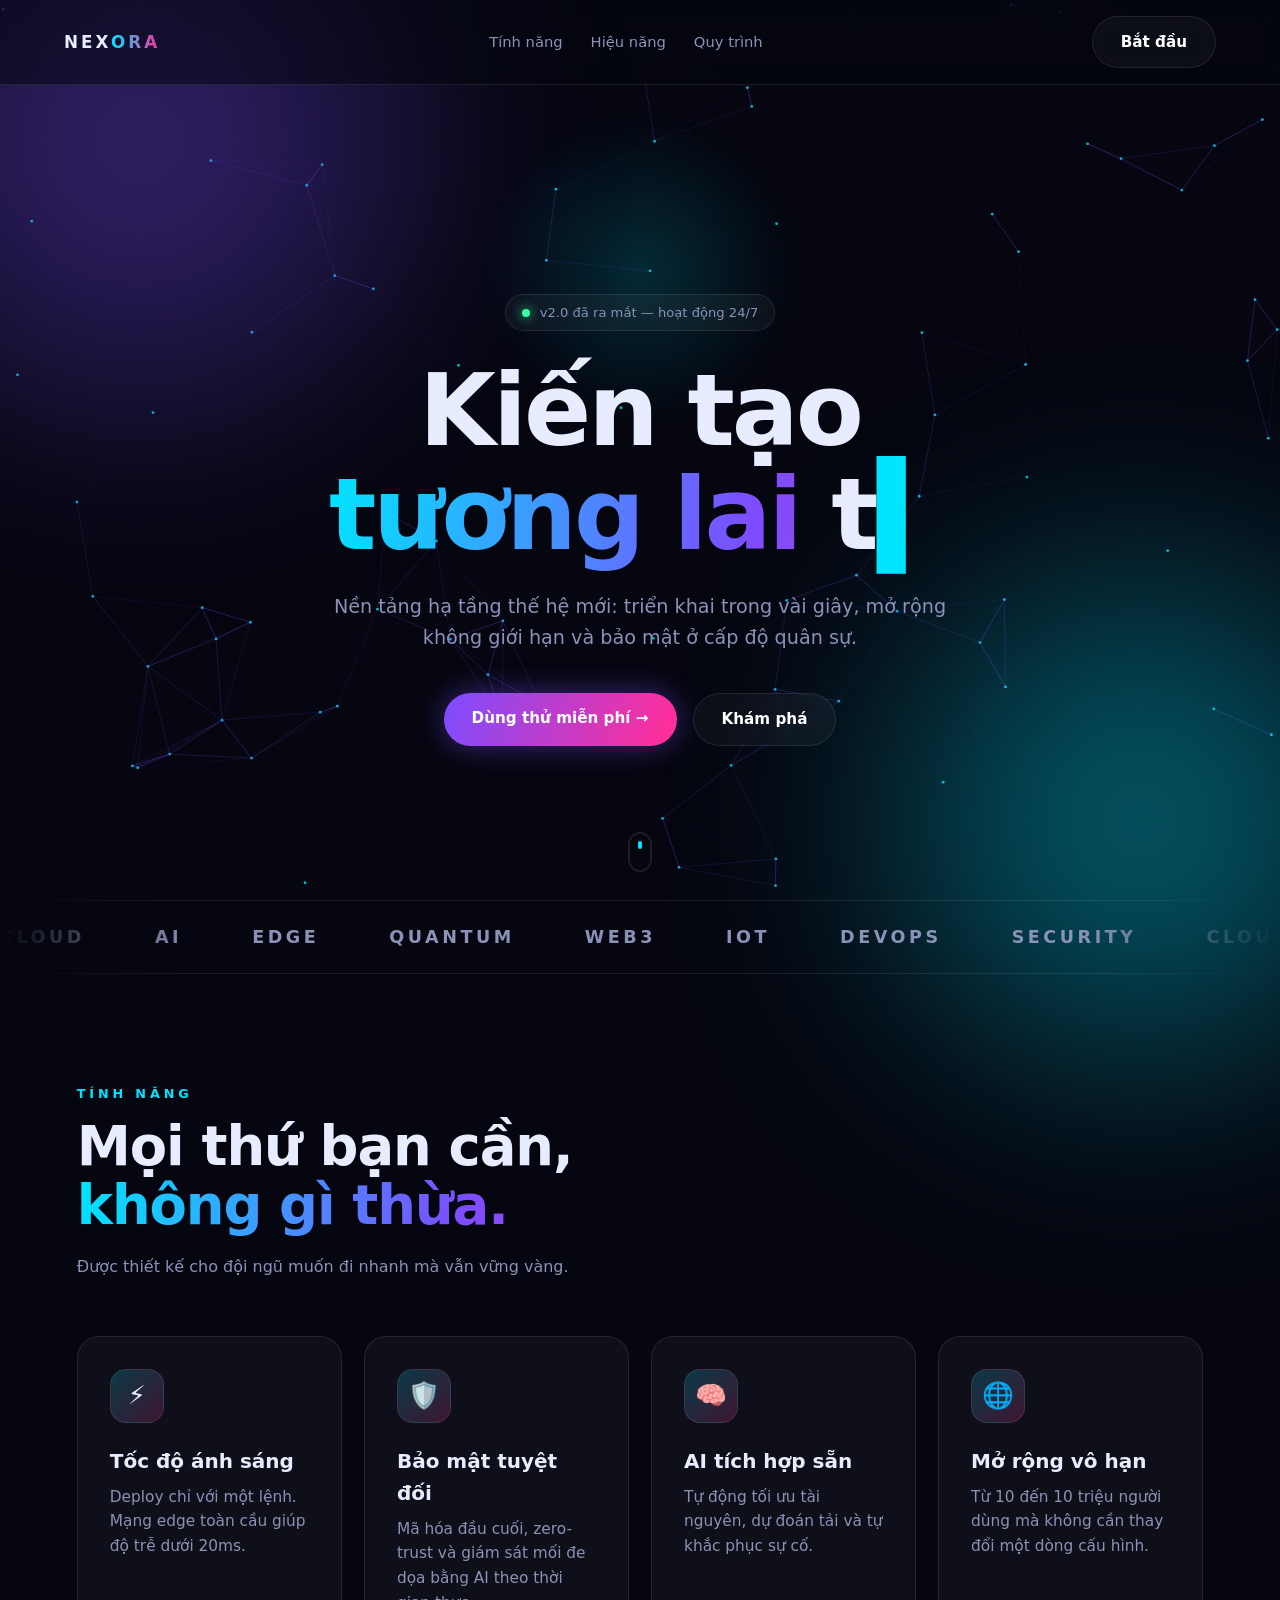
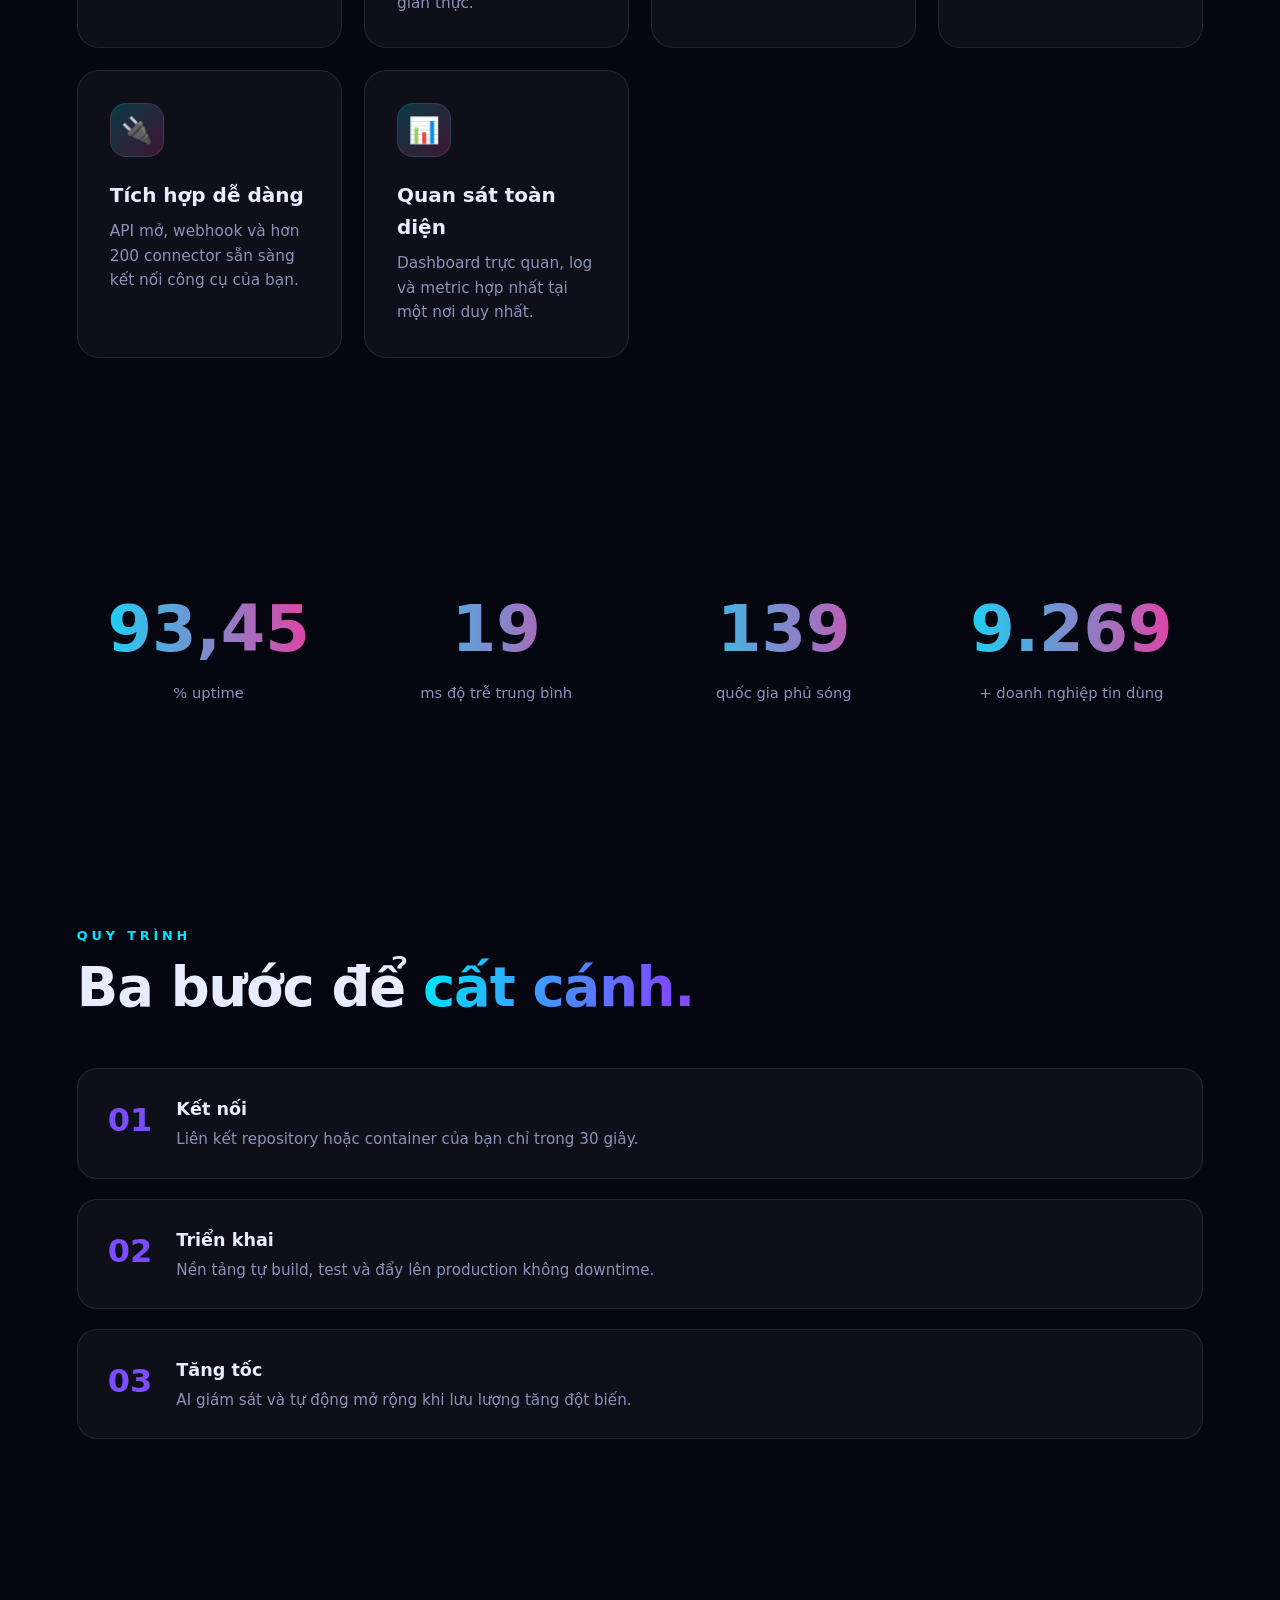
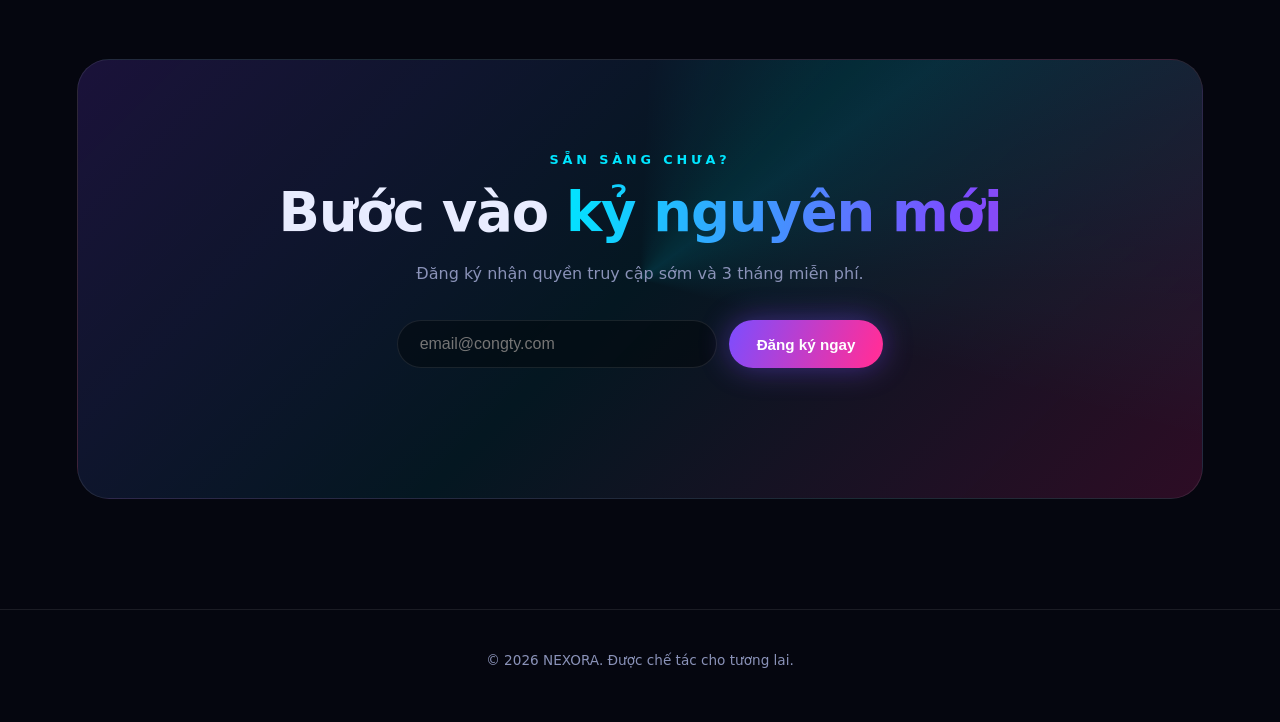
==== index.html @ aa8782f1 "Add landing page, error pages and nginx config Co-Authored-By: Claude Sonnet 5.5 <noreply@anthropic." ====
<!doctype html>
<html lang="vi">
<head>
<meta charset="utf-8">
<meta name="viewport" content="width=device-width, initial-scale=1">
<title>NEXORA — Kiến tạo tương lai số</title>
<meta name="description" content="NEXORA: nền tảng hạ tầng thế hệ mới. Triển khai nhanh, mở rộng vô hạn, bảo mật tuyệt đối.">
<meta name="theme-color" content="#05060f">
<link rel="icon" href="data:image/svg+xml,<svg xmlns=%22http://www.w3.org/2000/svg%22 viewBox=%220 0 100 100%22><text y=%22.9em%22 font-size=%2290%22>⚡</text></svg>">
<style>
:root{
  --bg:#05060f; --fg:#e8ecff; --muted:#8a92b8;
  --c1:#00e5ff; --c2:#7c4dff; --c3:#ff2e9a;
  --card:rgba(255,255,255,.04); --line:rgba(255,255,255,.09);
}
*{box-sizing:border-box;margin:0;padding:0}
html{scroll-behavior:smooth}
body{
  background:var(--bg);color:var(--fg);
  font-family:Inter,ui-sans-serif,system-ui,-apple-system,"Segoe UI",Roboto,sans-serif;
  line-height:1.6;overflow-x:hidden;
}
a{color:inherit;text-decoration:none}
#bg{position:fixed;inset:0;z-index:-2}
.glow{position:fixed;z-index:-1;border-radius:50%;filter:blur(120px);opacity:.35;pointer-events:none}
.glow.a{width:520px;height:520px;background:var(--c2);top:-120px;left:-120px;animation:float 14s ease-in-out infinite}
.glow.b{width:480px;height:480px;background:var(--c1);bottom:-160px;right:-100px;animation:float 18s ease-in-out infinite reverse}
@keyframes float{50%{transform:translate(80px,60px) scale(1.15)}}
#cursor{position:fixed;width:340px;height:340px;border-radius:50%;pointer-events:none;z-index:-1;
  background:radial-gradient(circle,rgba(0,229,255,.16),transparent 65%);transform:translate(-50%,-50%);left:50%;top:30%}

nav{position:fixed;top:0;left:0;right:0;z-index:10;display:flex;justify-content:space-between;align-items:center;
  padding:16px max(24px,5vw);backdrop-filter:blur(14px);background:rgba(5,6,15,.55);border-bottom:1px solid var(--line)}
.logo{font-weight:800;letter-spacing:.18em;font-size:1.05rem}
.logo span{background:linear-gradient(90deg,var(--c1),var(--c3));-webkit-background-clip:text;background-clip:text;color:transparent}
nav ul{display:flex;gap:28px;list-style:none;font-size:.92rem;color:var(--muted)}
nav ul a:hover{color:var(--fg)}
.btn{display:inline-block;padding:13px 28px;border-radius:999px;font-weight:600;font-size:.95rem;position:relative;
  transition:transform .25s,box-shadow .25s;cursor:pointer;border:0;color:#fff}
.btn.primary{background:linear-gradient(110deg,var(--c2),var(--c3),var(--c1),var(--c2));background-size:300% 100%;
  animation:shift 6s linear infinite;box-shadow:0 0 30px rgba(124,77,255,.45)}
.btn.primary:hover{transform:translateY(-3px) scale(1.04);box-shadow:0 0 50px rgba(255,46,154,.55)}
.btn.ghost{border:1px solid var(--line);background:var(--card);backdrop-filter:blur(8px)}
.btn.ghost:hover{border-color:var(--c1);transform:translateY(-3px)}
@keyframes shift{to{background-position:300% 0}}

section{padding:110px max(24px,6vw);max-width:1280px;margin:auto}
.hero{min-height:100vh;display:flex;flex-direction:column;justify-content:center;align-items:center;text-align:center;padding-top:140px}
.badge{display:inline-flex;gap:10px;align-items:center;padding:7px 16px;border:1px solid var(--line);border-radius:999px;
  background:var(--card);font-size:.82rem;color:var(--muted);margin-bottom:28px}
.badge i{width:8px;height:8px;border-radius:50%;background:#35ff9a;box-shadow:0 0 12px #35ff9a;animation:pulse 1.6s infinite}
@keyframes pulse{50%{opacity:.3;transform:scale(.7)}}
h1{font-size:clamp(2.6rem,8vw,6.2rem);line-height:1.04;font-weight:800;letter-spacing:-.03em}
.grad{background:linear-gradient(100deg,var(--c1),var(--c2) 45%,var(--c3));background-size:200% 100%;
  -webkit-background-clip:text;background-clip:text;color:transparent;animation:shift2 7s ease-in-out infinite alternate}
@keyframes shift2{to{background-position:100% 0}}
.typed{display:inline-block;min-width:1ch}
.typed::after{content:"▍";color:var(--c1);animation:blink 1s steps(2) infinite;margin-left:2px}
@keyframes blink{50%{opacity:0}}
.hero p.sub{max-width:640px;margin:26px auto 40px;color:var(--muted);font-size:clamp(1rem,2vw,1.2rem)}
.cta{display:flex;gap:16px;flex-wrap:wrap;justify-content:center}
.scroll{position:absolute;bottom:28px;left:50%;width:24px;height:40px;border:2px solid var(--line);border-radius:14px;transform:translateX(-50%)}
.scroll::after{content:"";position:absolute;left:50%;top:7px;width:4px;height:8px;border-radius:2px;background:var(--c1);transform:translateX(-50%);animation:wheel 1.8s infinite}
@keyframes wheel{to{transform:translate(-50%,16px);opacity:0}}

.marquee{overflow:hidden;border-block:1px solid var(--line);padding:22px 0;mask-image:linear-gradient(90deg,transparent,#000 15%,#000 85%,transparent)}
.track{display:flex;gap:70px;width:max-content;animation:scrollx 28s linear infinite;color:var(--muted);font-weight:700;letter-spacing:.2em;font-size:1.1rem}
@keyframes scrollx{to{transform:translateX(-50%)}}

.eyebrow{color:var(--c1);font-size:.8rem;letter-spacing:.3em;text-transform:uppercase;font-weight:700}
h2{font-size:clamp(2rem,5vw,3.4rem);letter-spacing:-.02em;line-height:1.1;margin:12px 0 18px}
.lead{color:var(--muted);max-width:620px}
.grid{display:grid;grid-template-columns:repeat(auto-fit,minmax(260px,1fr));gap:22px;margin-top:56px}
.card{position:relative;padding:32px;border-radius:22px;background:var(--card);border:1px solid var(--line);
  transform-style:preserve-3d;transition:transform .15s,border-color .3s;overflow:hidden}
.card::before{content:"";position:absolute;inset:0;background:radial-gradient(260px circle at var(--mx,50%) var(--my,0%),rgba(124,77,255,.28),transparent 70%);
  opacity:0;transition:opacity .3s}
.card:hover{border-color:rgba(0,229,255,.5)}
.card:hover::before{opacity:1}
.ico{width:54px;height:54px;border-radius:16px;display:grid;place-items:center;font-size:1.6rem;margin-bottom:22px;
  background:linear-gradient(135deg,rgba(0,229,255,.2),rgba(255,46,154,.2));border:1px solid var(--line)}
.card h3{font-size:1.25rem;margin-bottom:8px}
.card p{color:var(--muted);font-size:.96rem}

.stats{display:grid;grid-template-columns:repeat(auto-fit,minmax(180px,1fr));gap:24px;text-align:center}
.stat b{display:block;font-size:clamp(2.4rem,6vw,4rem);font-weight:800;background:linear-gradient(90deg,var(--c1),var(--c3));
  -webkit-background-clip:text;background-clip:text;color:transparent}
.stat span{color:var(--muted);font-size:.92rem}

.steps{display:grid;gap:20px;margin-top:50px;counter-reset:s}
.step{display:flex;gap:24px;align-items:flex-start;padding:26px 30px;border-radius:20px;background:var(--card);border:1px solid var(--line)}
.step::before{counter-increment:s;content:"0" counter(s);font-size:2rem;font-weight:800;color:var(--c2);font-variant-numeric:tabular-nums}
.step h4{font-size:1.1rem;margin-bottom:4px}
.step p{color:var(--muted);font-size:.95rem}

.final{text-align:center;padding:90px 24px;border-radius:32px;border:1px solid var(--line);position:relative;overflow:hidden;
  background:linear-gradient(135deg,rgba(124,77,255,.18),rgba(0,229,255,.08),rgba(255,46,154,.16))}
.final::after{content:"";position:absolute;inset:-50%;background:conic-gradient(from 0deg,transparent,rgba(0,229,255,.12),transparent 30%);animation:spin 10s linear infinite;z-index:-1}
@keyframes spin{to{transform:rotate(360deg)}}
form{display:flex;gap:12px;justify-content:center;flex-wrap:wrap;margin-top:34px}
input{padding:14px 22px;border-radius:999px;border:1px solid var(--line);background:rgba(0,0,0,.35);color:var(--fg);
  font-size:1rem;min-width:min(320px,100%);outline:none;transition:border-color .2s,box-shadow .2s}
input:focus{border-color:var(--c1);box-shadow:0 0 0 4px rgba(0,229,255,.15)}
#msg{margin-top:16px;min-height:1.5em;color:#35ff9a}
footer{text-align:center;color:var(--muted);font-size:.85rem;padding:40px 24px 50px;border-top:1px solid var(--line)}

.reveal{opacity:0;transform:translateY(40px) scale(.98);filter:blur(6px);transition:opacity .9s cubic-bezier(.2,.7,.2,1),transform .9s cubic-bezier(.2,.7,.2,1),filter .9s}
.reveal.in{opacity:1;transform:none;filter:none}

@media(max-width:760px){nav ul{display:none}section{padding-block:80px}}
@media(prefers-reduced-motion:reduce){*,*::before,*::after{animation:none!important;transition:none!important}.reveal{opacity:1;transform:none;filter:none}}
</style>
</head>
<body>
<canvas id="bg"></canvas>
<div class="glow a"></div><div class="glow b"></div><div id="cursor"></div>

<nav>
  <a class="logo" href="#top">NEX<span>ORA</span></a>
  <ul><li><a href="#features">Tính năng</a></li><li><a href="#stats">Hiệu năng</a></li><li><a href="#how">Quy trình</a></li></ul>
  <a class="btn ghost" href="#start">Bắt đầu</a>
</nav>

<header class="hero" id="top">
  <div class="badge"><i></i> v2.0 đã ra mắt — hoạt động 24/7</div>
  <h1>Kiến tạo <br><span class="grad">tương lai</span> <span class="typed" id="typed"></span></h1>
  <p class="sub">Nền tảng hạ tầng thế hệ mới: triển khai trong vài giây, mở rộng không giới hạn và bảo mật ở cấp độ quân sự.</p>
  <div class="cta">
    <a class="btn primary" href="#start">Dùng thử miễn phí →</a>
    <a class="btn ghost" href="#features">Khám phá</a>
  </div>
  <div class="scroll"></div>
</header>

<div class="marquee" aria-hidden="true">
  <div class="track">
    <span>CLOUD</span><span>AI</span><span>EDGE</span><span>QUANTUM</span><span>WEB3</span><span>IOT</span><span>DEVOPS</span><span>SECURITY</span>
    <span>CLOUD</span><span>AI</span><span>EDGE</span><span>QUANTUM</span><span>WEB3</span><span>IOT</span><span>DEVOPS</span><span>SECURITY</span>
  </div>
</div>

<section id="features">
  <div class="reveal"><div class="eyebrow">Tính năng</div><h2>Mọi thứ bạn cần,<br><span class="grad">không gì thừa.</span></h2>
  <p class="lead">Được thiết kế cho đội ngũ muốn đi nhanh mà vẫn vững vàng.</p></div>
  <div class="grid">
    <div class="card reveal"><div class="ico">⚡</div><h3>Tốc độ ánh sáng</h3><p>Deploy chỉ với một lệnh. Mạng edge toàn cầu giúp độ trễ dưới 20ms.</p></div>
    <div class="card reveal"><div class="ico">🛡️</div><h3>Bảo mật tuyệt đối</h3><p>Mã hóa đầu cuối, zero-trust và giám sát mối đe dọa bằng AI theo thời gian thực.</p></div>
    <div class="card reveal"><div class="ico">🧠</div><h3>AI tích hợp sẵn</h3><p>Tự động tối ưu tài nguyên, dự đoán tải và tự khắc phục sự cố.</p></div>
    <div class="card reveal"><div class="ico">🌐</div><h3>Mở rộng vô hạn</h3><p>Từ 10 đến 10 triệu người dùng mà không cần thay đổi một dòng cấu hình.</p></div>
    <div class="card reveal"><div class="ico">🔌</div><h3>Tích hợp dễ dàng</h3><p>API mở, webhook và hơn 200 connector sẵn sàng kết nối công cụ của bạn.</p></div>
    <div class="card reveal"><div class="ico">📊</div><h3>Quan sát toàn diện</h3><p>Dashboard trực quan, log và metric hợp nhất tại một nơi duy nhất.</p></div>
  </div>
</section>

<section id="stats">
  <div class="stats reveal">
    <div class="stat"><b data-to="99.99" data-dec="2">0</b><span>% uptime</span></div>
    <div class="stat"><b data-to="20">0</b><span>ms độ trễ trung bình</span></div>
    <div class="stat"><b data-to="150">0</b><span>quốc gia phủ sóng</span></div>
    <div class="stat"><b data-to="10000">0</b><span>+ doanh nghiệp tin dùng</span></div>
  </div>
</section>

<section id="how">
  <div class="reveal"><div class="eyebrow">Quy trình</div><h2>Ba bước để <span class="grad">cất cánh.</span></h2></div>
  <div class="steps">
    <div class="step reveal"><div><h4>Kết nối</h4><p>Liên kết repository hoặc container của bạn chỉ trong 30 giây.</p></div></div>
    <div class="step reveal"><div><h4>Triển khai</h4><p>Nền tảng tự build, test và đẩy lên production không downtime.</p></div></div>
    <div class="step reveal"><div><h4>Tăng tốc</h4><p>AI giám sát và tự động mở rộng khi lưu lượng tăng đột biến.</p></div></div>
  </div>
</section>

<section id="start">
  <div class="final reveal">
    <div class="eyebrow">Sẵn sàng chưa?</div>
    <h2>Bước vào <span class="grad">kỷ nguyên mới</span></h2>
    <p class="lead" style="margin:auto">Đăng ký nhận quyền truy cập sớm và 3 tháng miễn phí.</p>
    <form id="f"><input type="email" required placeholder="email@congty.com" aria-label="Email"><button class="btn primary" type="submit">Đăng ký ngay</button></form>
    <p id="msg" role="status"></p>
  </div>
</section>

<footer>© <span id="y"></span> NEXORA. Được chế tác cho tương lai.</footer>

<script>
(()=>{
  const $=s=>document.querySelector(s), $$=s=>[...document.querySelectorAll(s)];
  $('#y').textContent=new Date().getFullYear();

  // Particle network background
  const cv=$('#bg'),ctx=cv.getContext('2d');let W,H,pts=[],mouse={x:-999,y:-999};
  const dpr=Math.min(devicePixelRatio||1,2);
  function resize(){W=innerWidth;H=innerHeight;cv.width=W*dpr;cv.height=H*dpr;cv.style.width=W+'px';cv.style.height=H+'px';ctx.setTransform(dpr,0,0,dpr,0,0);
    const n=Math.min(110,Math.floor(W*H/14000));pts=Array.from({length:n},()=>({x:Math.random()*W,y:Math.random()*H,vx:(Math.random()-.5)*.5,vy:(Math.random()-.5)*.5}))}
  addEventListener('resize',resize);resize();
  (function draw(){
    ctx.clearRect(0,0,W,H);
    for(const p of pts){
      p.x+=p.vx;p.y+=p.vy;
      if(p.x<0||p.x>W)p.vx*=-1;if(p.y<0||p.y>H)p.vy*=-1;
      const dx=p.x-mouse.x,dy=p.y-mouse.y,d=dx*dx+dy*dy;
      if(d<14000){p.x+=dx*.02;p.y+=dy*.02}
      ctx.fillStyle='rgba(0,229,255,.8)';ctx.beginPath();ctx.arc(p.x,p.y,1.4,0,6.283);ctx.fill();
    }
    for(let i=0;i<pts.length;i++)for(let j=i+1;j<pts.length;j++){
      const a=pts[i],b=pts[j],dx=a.x-b.x,dy=a.y-b.y,d=dx*dx+dy*dy;
      if(d<16000){ctx.strokeStyle=`rgba(124,77,255,${.35*(1-d/16000)})`;ctx.lineWidth=1;ctx.beginPath();ctx.moveTo(a.x,a.y);ctx.lineTo(b.x,b.y);ctx.stroke()}
    }
    requestAnimationFrame(draw);
  })();

  // Cursor glow
  const cur=$('#cursor');
  addEventListener('pointermove',e=>{mouse.x=e.clientX;mouse.y=e.clientY;cur.style.left=e.clientX+'px';cur.style.top=e.clientY+'px'});

  // Typing effect
  const words=['số','thông minh','không giới hạn','bất tận'],t=$('#typed');let wi=0,ci=0,del=false;
  (function tick(){
    const w=words[wi];ci+=del?-1:1;t.textContent=w.slice(0,ci);
    let delay=del?45:95;
    if(!del&&ci===w.length){del=true;delay=1500}
    else if(del&&ci===0){del=false;wi=(wi+1)%words.length;delay=300}
    setTimeout(tick,delay);
  })();

  // Scroll reveal + counters
  const io=new IntersectionObserver(es=>es.forEach(e=>{
    if(!e.isIntersecting)return;
    e.target.classList.add('in');io.unobserve(e.target);
    e.target.querySelectorAll?.('[data-to]').forEach(count);
  }),{threshold:.15});
  $$('.reveal').forEach((el,i)=>{el.style.transitionDelay=(i%3)*90+'ms';io.observe(el)});
  function count(el){
    const to=+el.dataset.to,dec=+(el.dataset.dec||0),t0=performance.now(),dur=1800;
    (function f(n){const k=Math.min((n-t0)/dur,1),v=to*(1-Math.pow(1-k,4));
      el.textContent=v.toLocaleString('vi-VN',{minimumFractionDigits:dec,maximumFractionDigits:dec});
      if(k<1)requestAnimationFrame(f)})(t0);
  }

  // 3D tilt + spotlight on cards
  $$('.card').forEach(c=>{
    c.addEventListener('pointermove',e=>{
      const r=c.getBoundingClientRect(),x=e.clientX-r.left,y=e.clientY-r.top;
      c.style.setProperty('--mx',x+'px');c.style.setProperty('--my',y+'px');
      c.style.transform=`perspective(800px) rotateX(${(.5-y/r.height)*10}deg) rotateY(${(x/r.width-.5)*10}deg) translateY(-4px)`;
    });
    c.addEventListener('pointerleave',()=>c.style.transform='');
  });

  // Form demo
  $('#f').addEventListener('submit',e=>{e.preventDefault();$('#msg').textContent='✓ Cảm ơn bạn! Chúng tôi sẽ liên hệ sớm.';e.target.reset()});
})();
</script>
</body>
</html>
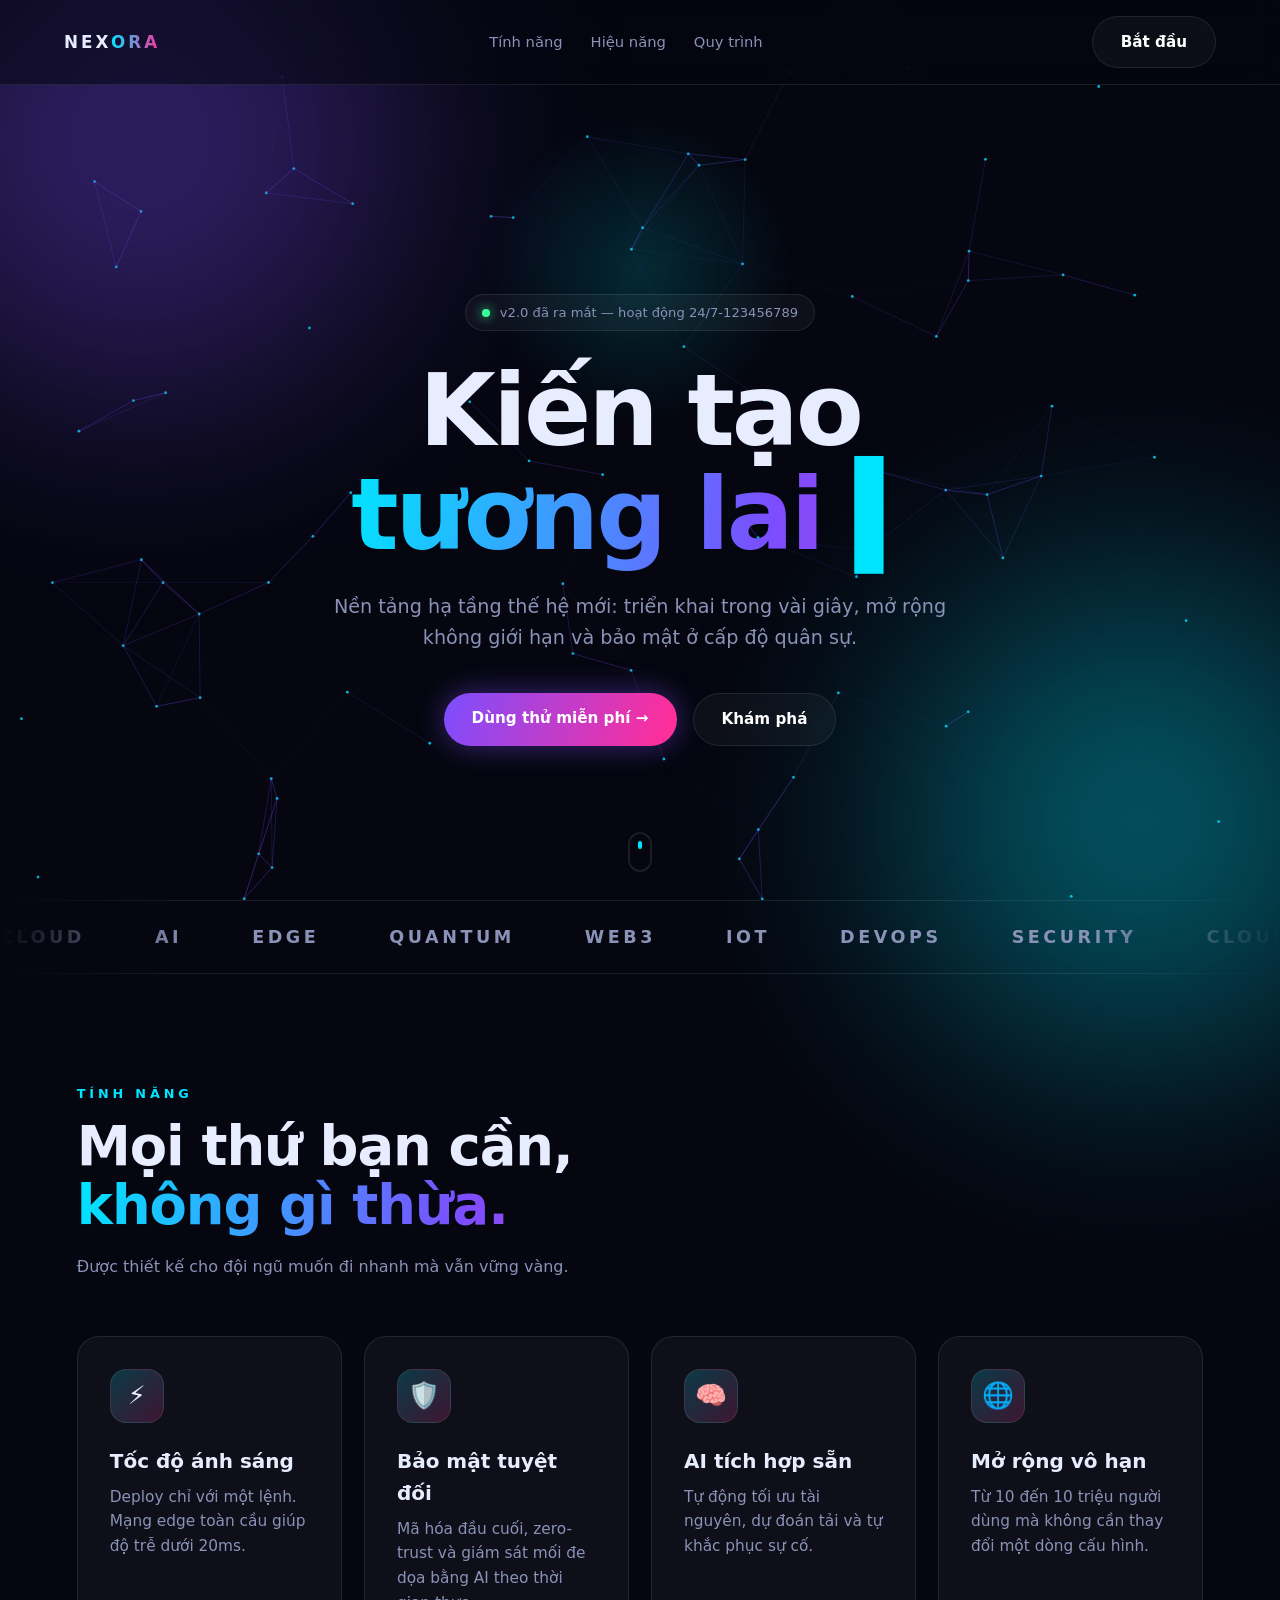
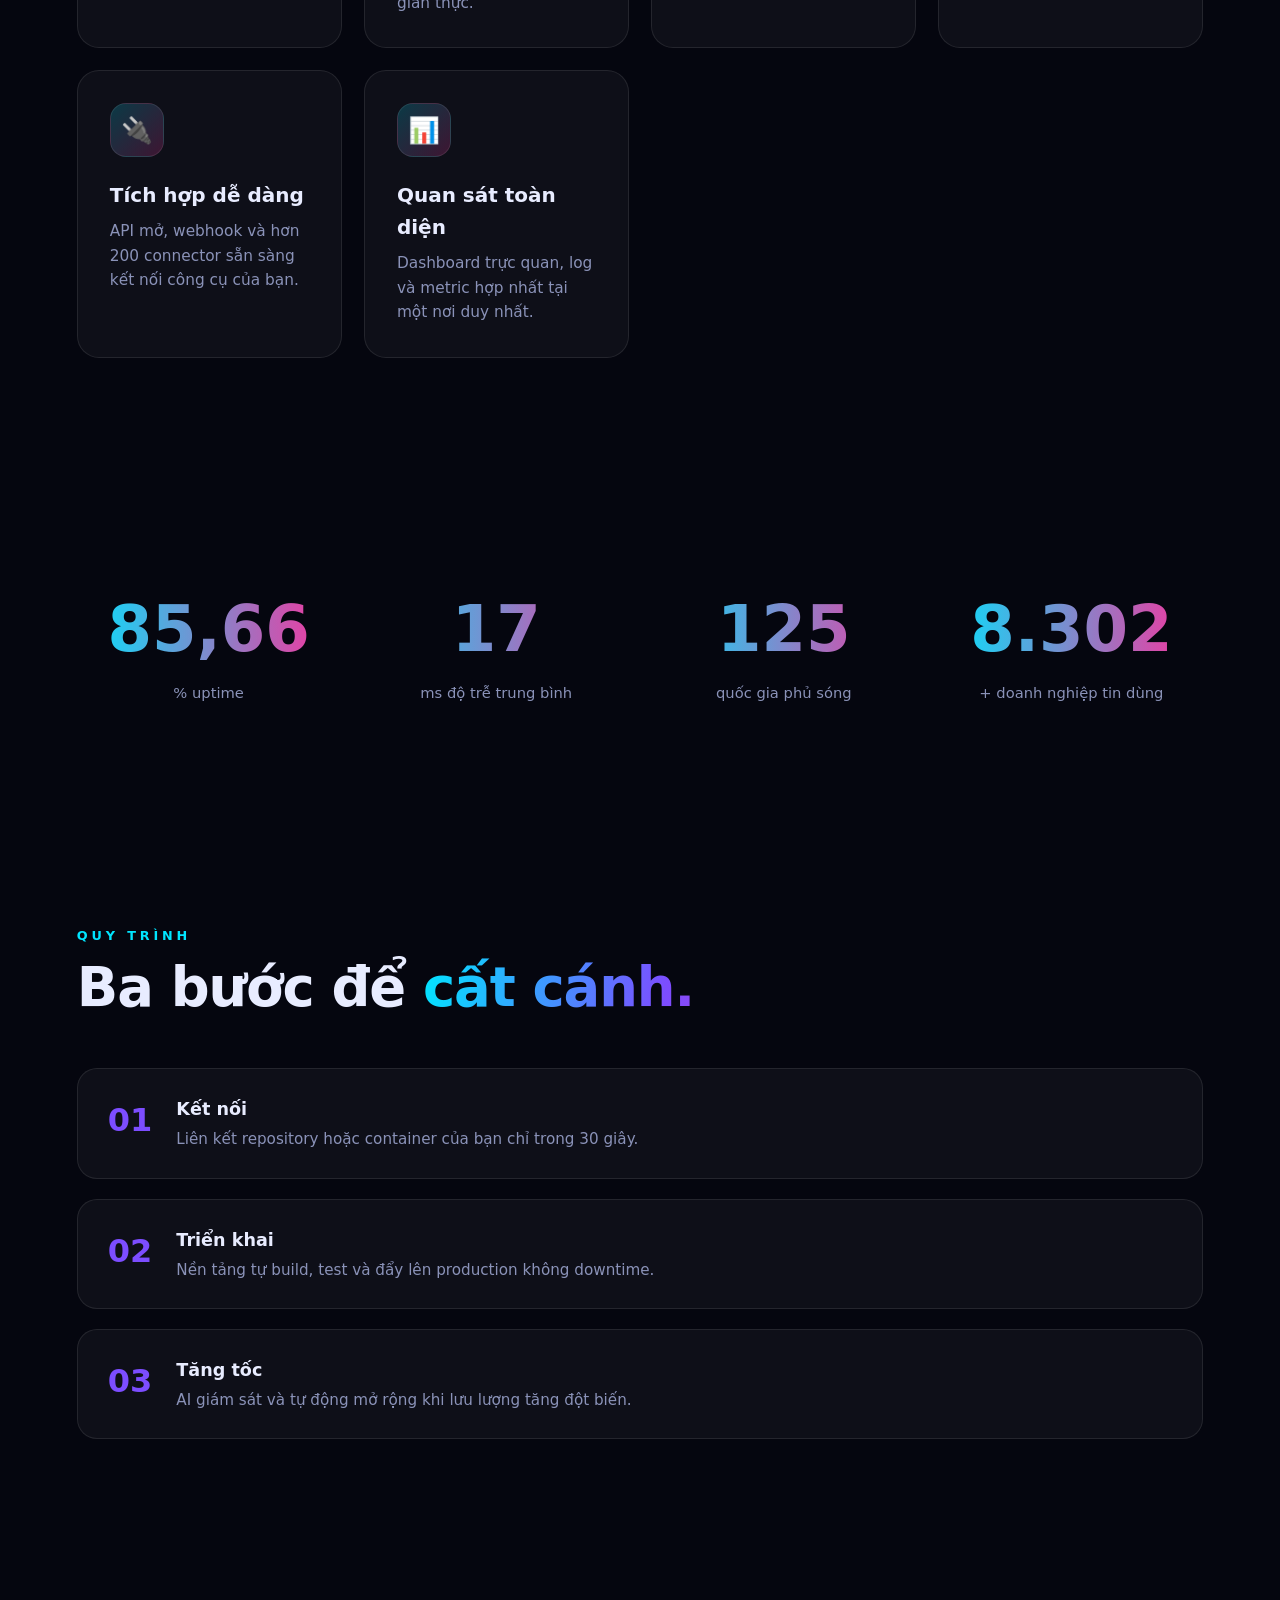
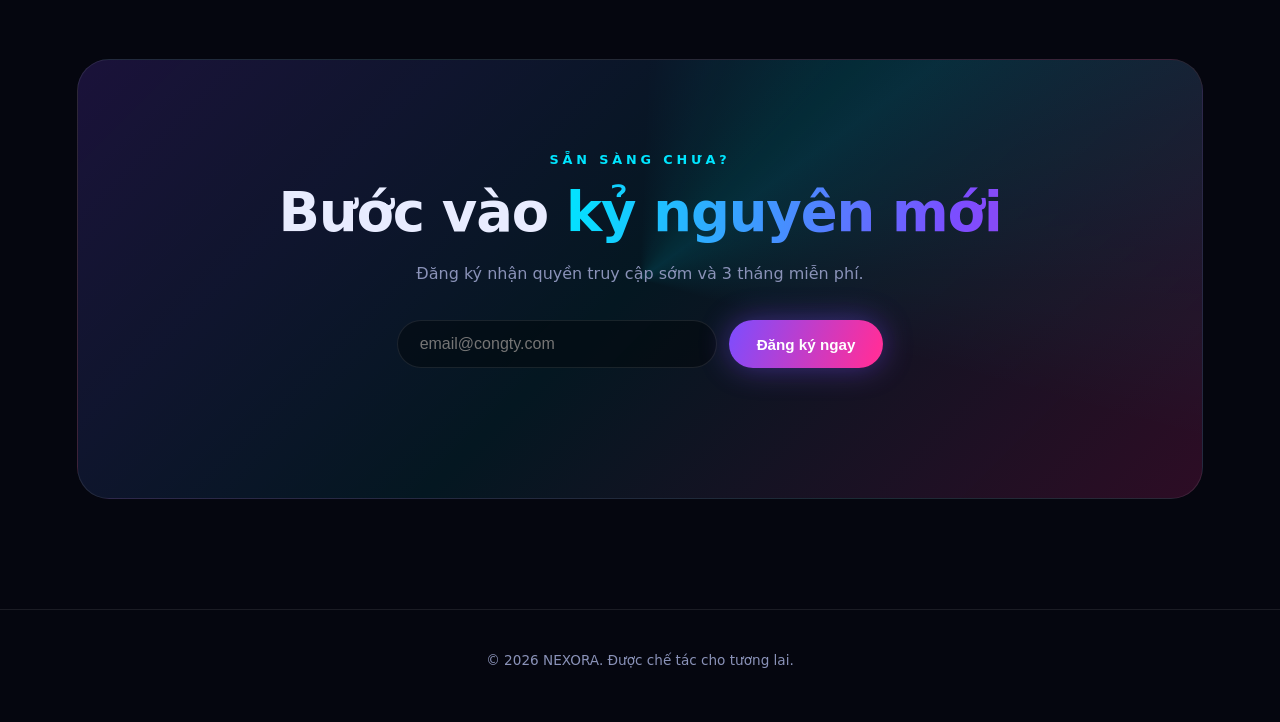
==== commit 51d9d60c: "Add CI/CD pipeline" ====
--- a/index.html
+++ b/index.html
@@ -122,7 +122,7 @@
 </nav>
 
 <header class="hero" id="top">
-  <div class="badge"><i></i> v2.0 đã ra mắt — hoạt động 24/7</div>
+  <div class="badge"><i></i> v2.0 đã ra mắt — hoạt động 24/7-123456789</div>
   <h1>Kiến tạo <br><span class="grad">tương lai</span> <span class="typed" id="typed"></span></h1>
   <p class="sub">Nền tảng hạ tầng thế hệ mới: triển khai trong vài giây, mở rộng không giới hạn và bảo mật ở cấp độ quân sự.</p>
   <div class="cta">
